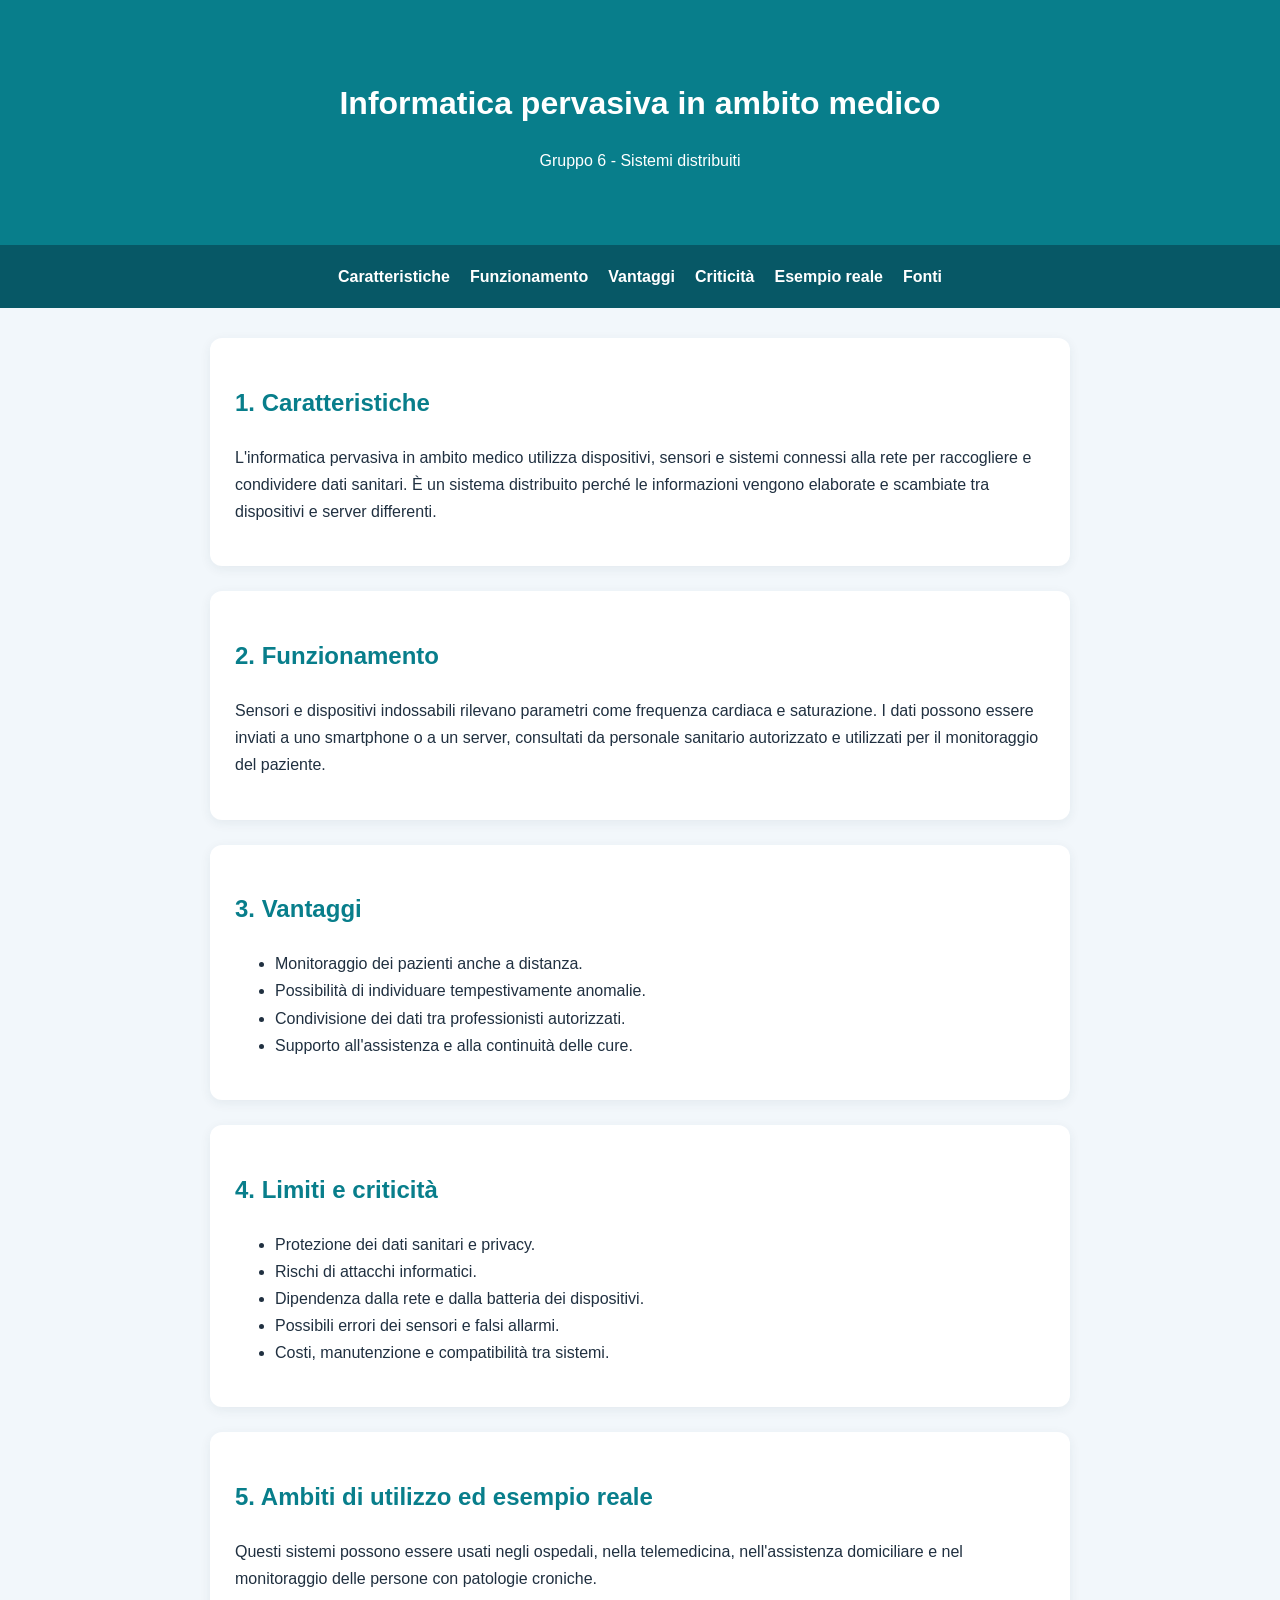
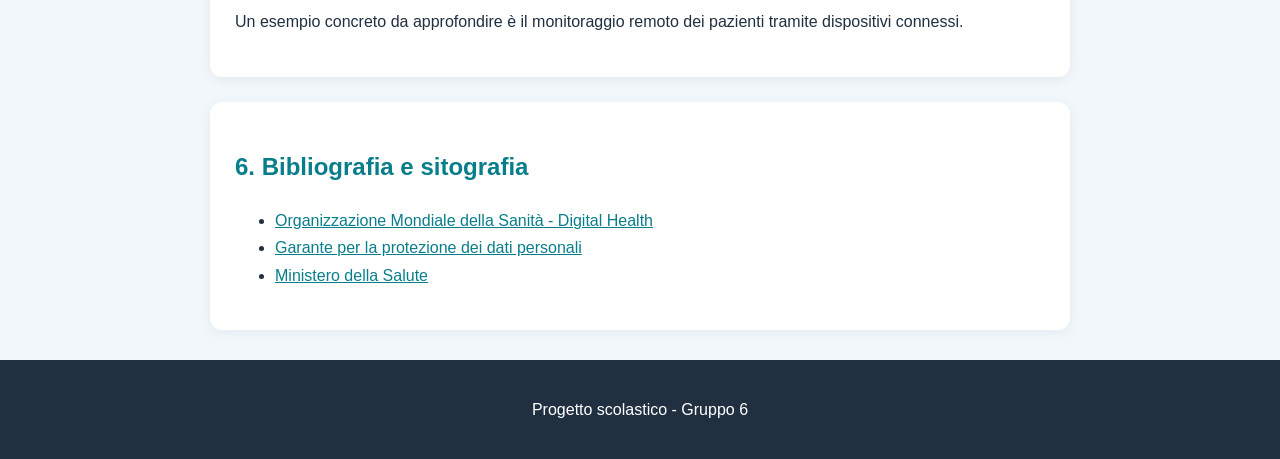
==== index.html @ 4d65d492 "Primo caricamento del sito medico" ====
<!DOCTYPE html>
<html lang="it">
<head>
  <meta charset="UTF-8">
  <meta name="viewport" content="width=device-width, initial-scale=1.0">
  <title>Informatica pervasiva in ambito medico</title>
  <link rel="stylesheet" href="style.css">
</head>
<body>
  <header>
    <h1>Informatica pervasiva in ambito medico</h1>
    <p>Gruppo 6 - Sistemi distribuiti</p>
  </header>

  <nav>
    <a href="#caratteristiche">Caratteristiche</a>
    <a href="#funzionamento">Funzionamento</a>
    <a href="#vantaggi">Vantaggi</a>
    <a href="#criticita">Criticità</a>
    <a href="#esempio">Esempio reale</a>
    <a href="#fonti">Fonti</a>
  </nav>

  <main>
    <section id="caratteristiche">
      <h2>1. Caratteristiche</h2>
      <p>
        L'informatica pervasiva in ambito medico utilizza dispositivi,
        sensori e sistemi connessi alla rete per raccogliere e condividere
        dati sanitari. È un sistema distribuito perché le informazioni
        vengono elaborate e scambiate tra dispositivi e server differenti.
      </p>
    </section>

    <section id="funzionamento">
      <h2>2. Funzionamento</h2>
      <p>
        Sensori e dispositivi indossabili rilevano parametri come
        frequenza cardiaca e saturazione. I dati possono essere inviati
        a uno smartphone o a un server, consultati da personale sanitario
        autorizzato e utilizzati per il monitoraggio del paziente.
      </p>
    </section>

    <section id="vantaggi">
      <h2>3. Vantaggi</h2>
      <ul>
        <li>Monitoraggio dei pazienti anche a distanza.</li>
        <li>Possibilità di individuare tempestivamente anomalie.</li>
        <li>Condivisione dei dati tra professionisti autorizzati.</li>
        <li>Supporto all'assistenza e alla continuità delle cure.</li>
      </ul>
    </section>

    <section id="criticita">
      <h2>4. Limiti e criticità</h2>
      <ul>
        <li>Protezione dei dati sanitari e privacy.</li>
        <li>Rischi di attacchi informatici.</li>
        <li>Dipendenza dalla rete e dalla batteria dei dispositivi.</li>
        <li>Possibili errori dei sensori e falsi allarmi.</li>
        <li>Costi, manutenzione e compatibilità tra sistemi.</li>
      </ul>
    </section>

    <section id="esempio">
      <h2>5. Ambiti di utilizzo ed esempio reale</h2>
      <p>
        Questi sistemi possono essere usati negli ospedali,
        nella telemedicina, nell'assistenza domiciliare e nel
        monitoraggio delle persone con patologie croniche.
      </p>
      <p>
        Un esempio concreto da approfondire è il monitoraggio
        remoto dei pazienti tramite dispositivi connessi.
      </p>
    </section>

    <section id="fonti">
      <h2>6. Bibliografia e sitografia</h2>
      <ul>
        <li><a href="https://www.who.int/health-topics/digital-health">
          Organizzazione Mondiale della Sanità - Digital Health</a></li>
        <li><a href="https://www.garanteprivacy.it/">
          Garante per la protezione dei dati personali</a></li>
        <li><a href="https://www.salute.gov.it/">
          Ministero della Salute</a></li>
      </ul>
    </section>
  </main>

  <footer>
    <p>Progetto scolastico - Gruppo 6</p>
  </footer>
</body>
</html>
---- style.css ----
* {
  box-sizing: border-box;
}

html {
  scroll-behavior: smooth;
}

body {
  margin: 0;
  font-family: Arial, sans-serif;
  line-height: 1.7;
  color: #203040;
  background: #f2f7fb;
}

header {
  padding: 55px 20px;
  text-align: center;
  color: white;
  background: #087e8b;
}

header h1 {
  margin-bottom: 10px;
}

nav {
  display: flex;
  justify-content: center;
  flex-wrap: wrap;
  gap: 20px;
  padding: 18px;
  background: #075866;
}

nav a {
  color: white;
  text-decoration: none;
  font-weight: bold;
}

nav a:hover {
  text-decoration: underline;
}

main {
  max-width: 900px;
  margin: 30px auto;
  padding: 0 20px;
}

section {
  margin-bottom: 25px;
  padding: 25px;
  background: white;
  border-radius: 12px;
  box-shadow: 0 3px 12px #17324d12;
}

h2 {
  color: #087e8b;
}

a {
  color: #087e8b;
}

footer {
  padding: 20px;
  text-align: center;
  color: white;
  background: #203040;
}

@media (max-width: 600px) {
  nav {
    gap: 12px;
  }

  section {
    padding: 18px;
  }

  header h1 {
    font-size: 28px;
  }
}
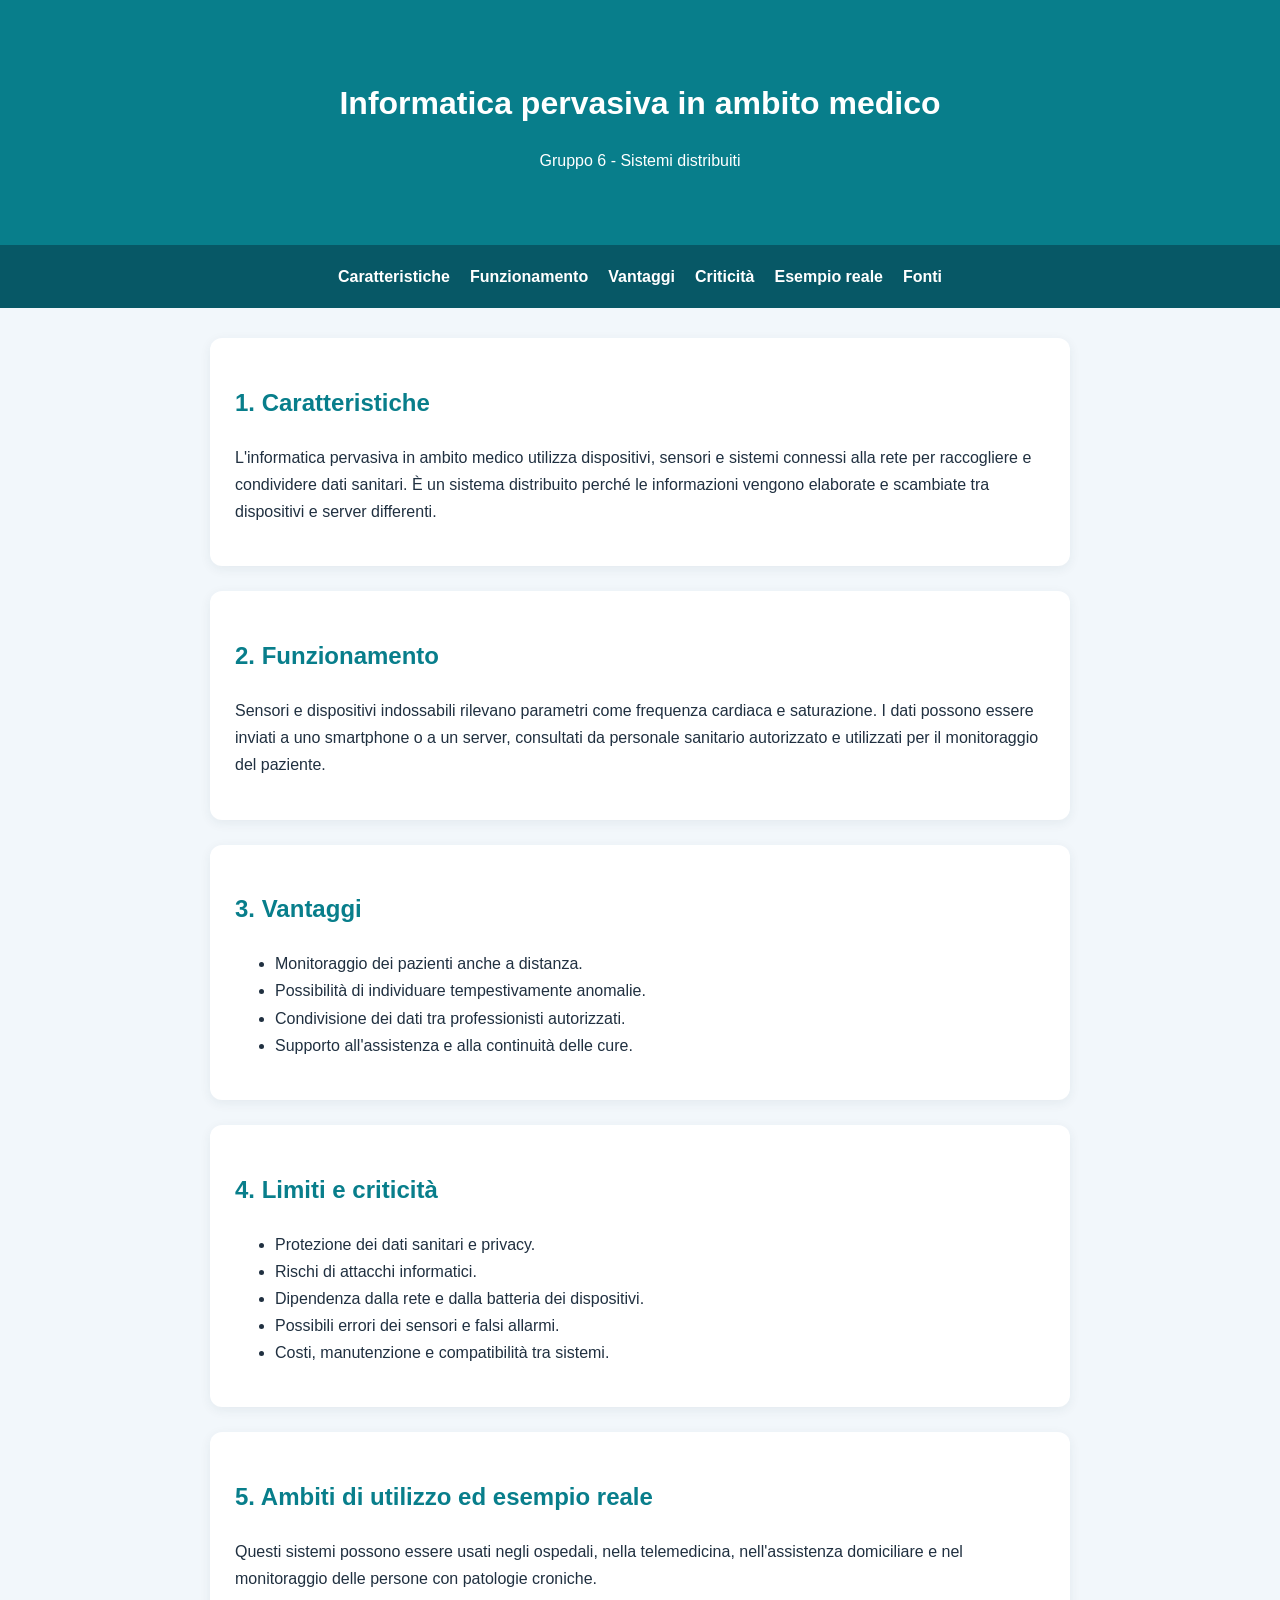
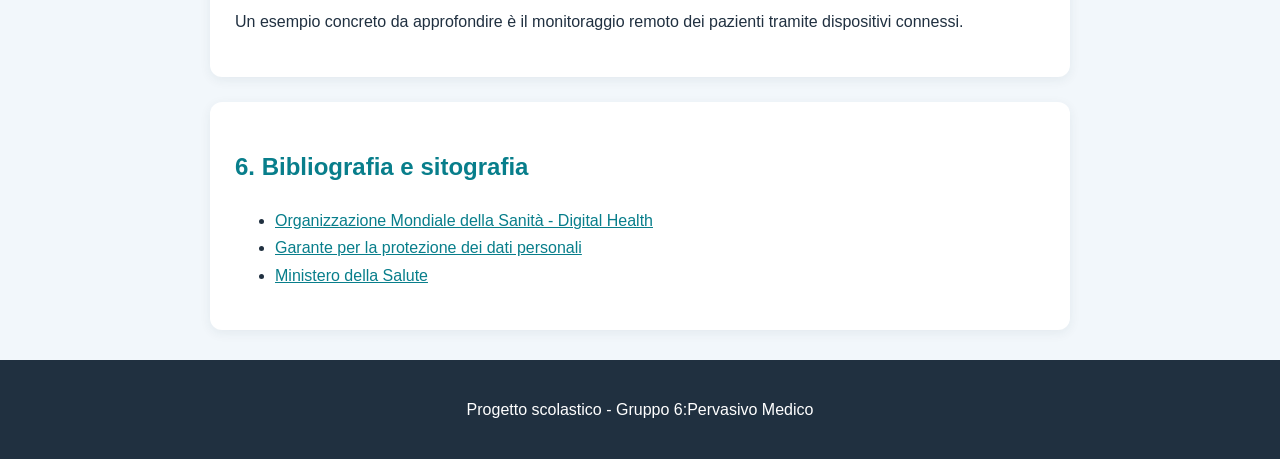
==== commit 1db3417f: "Realizza struttura e design del sito" ====
--- a/index.html
+++ b/index.html
@@ -91,7 +91,7 @@
   </main>
 
   <footer>
-    <p>Progetto scolastico - Gruppo 6</p>
+    <p>Progetto scolastico - Gruppo 6:Pervasivo Medico</p>
   </footer>
 </body>
 </html>
